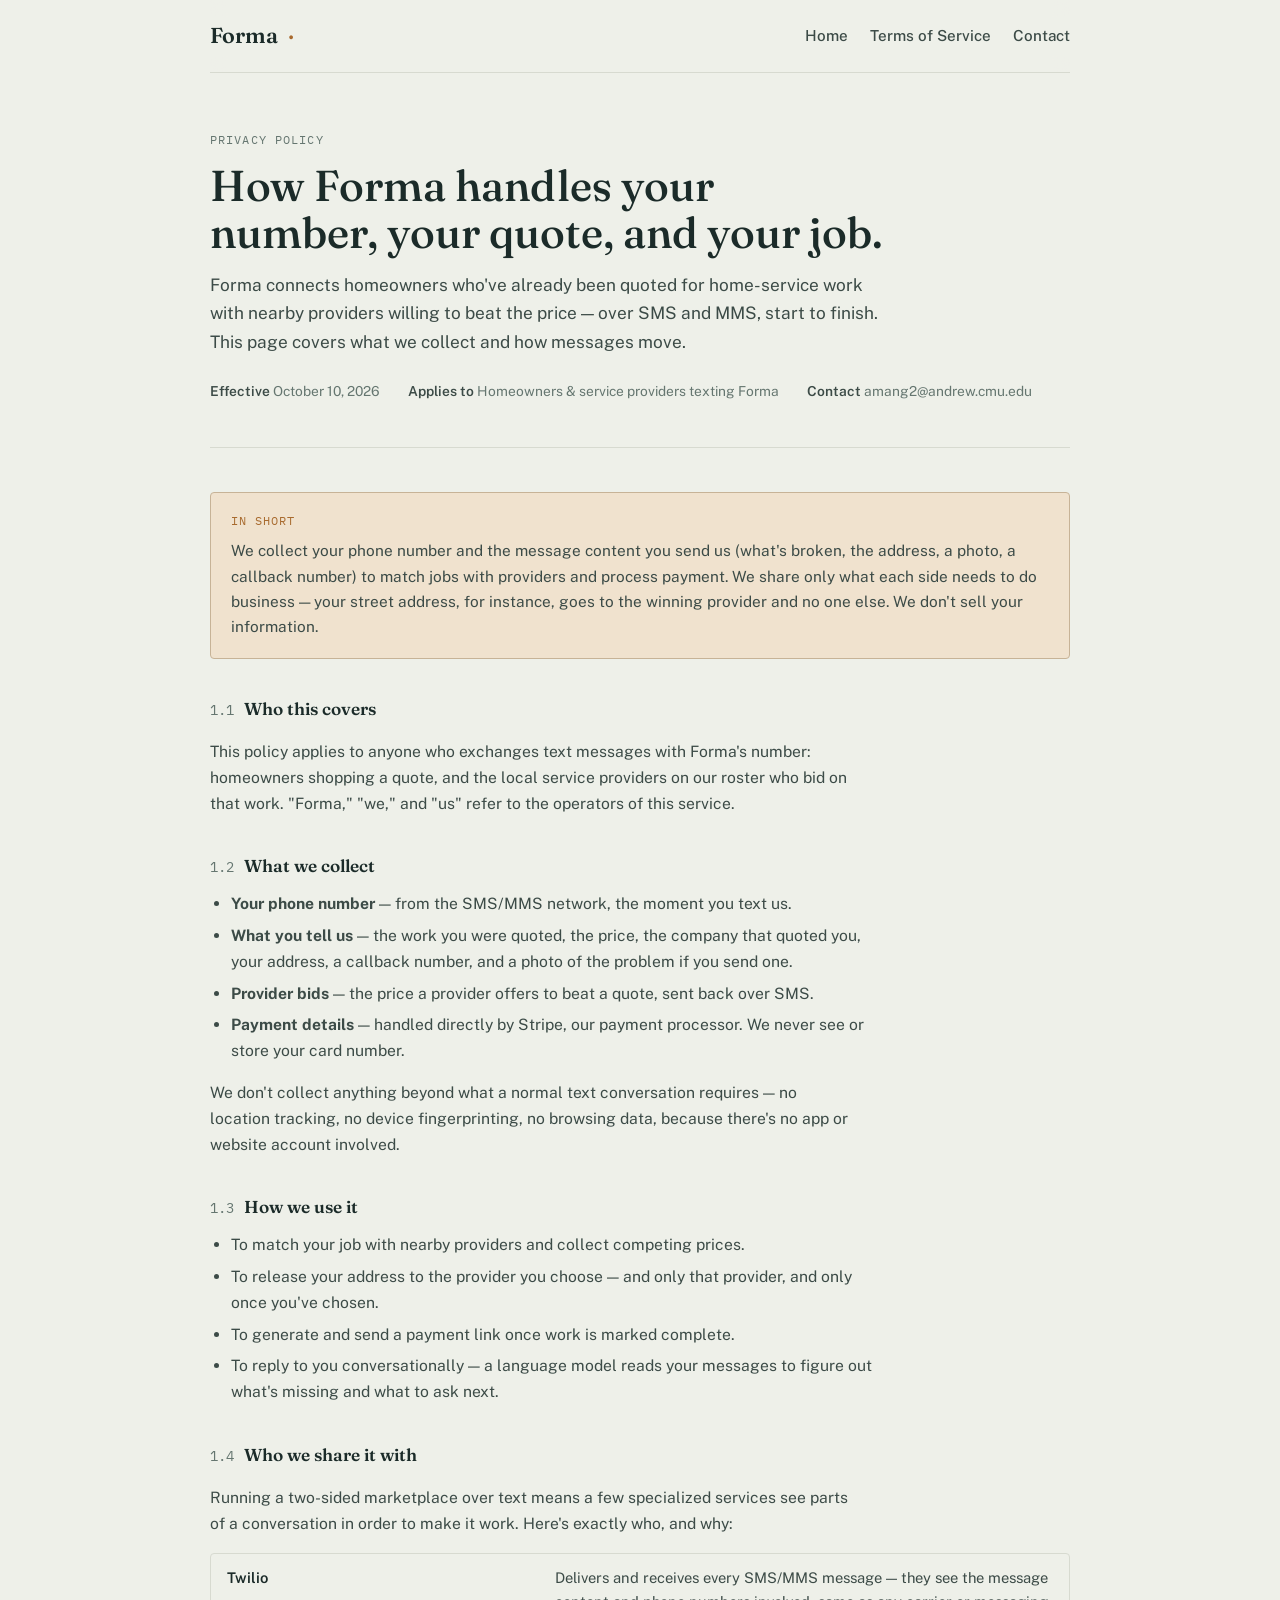
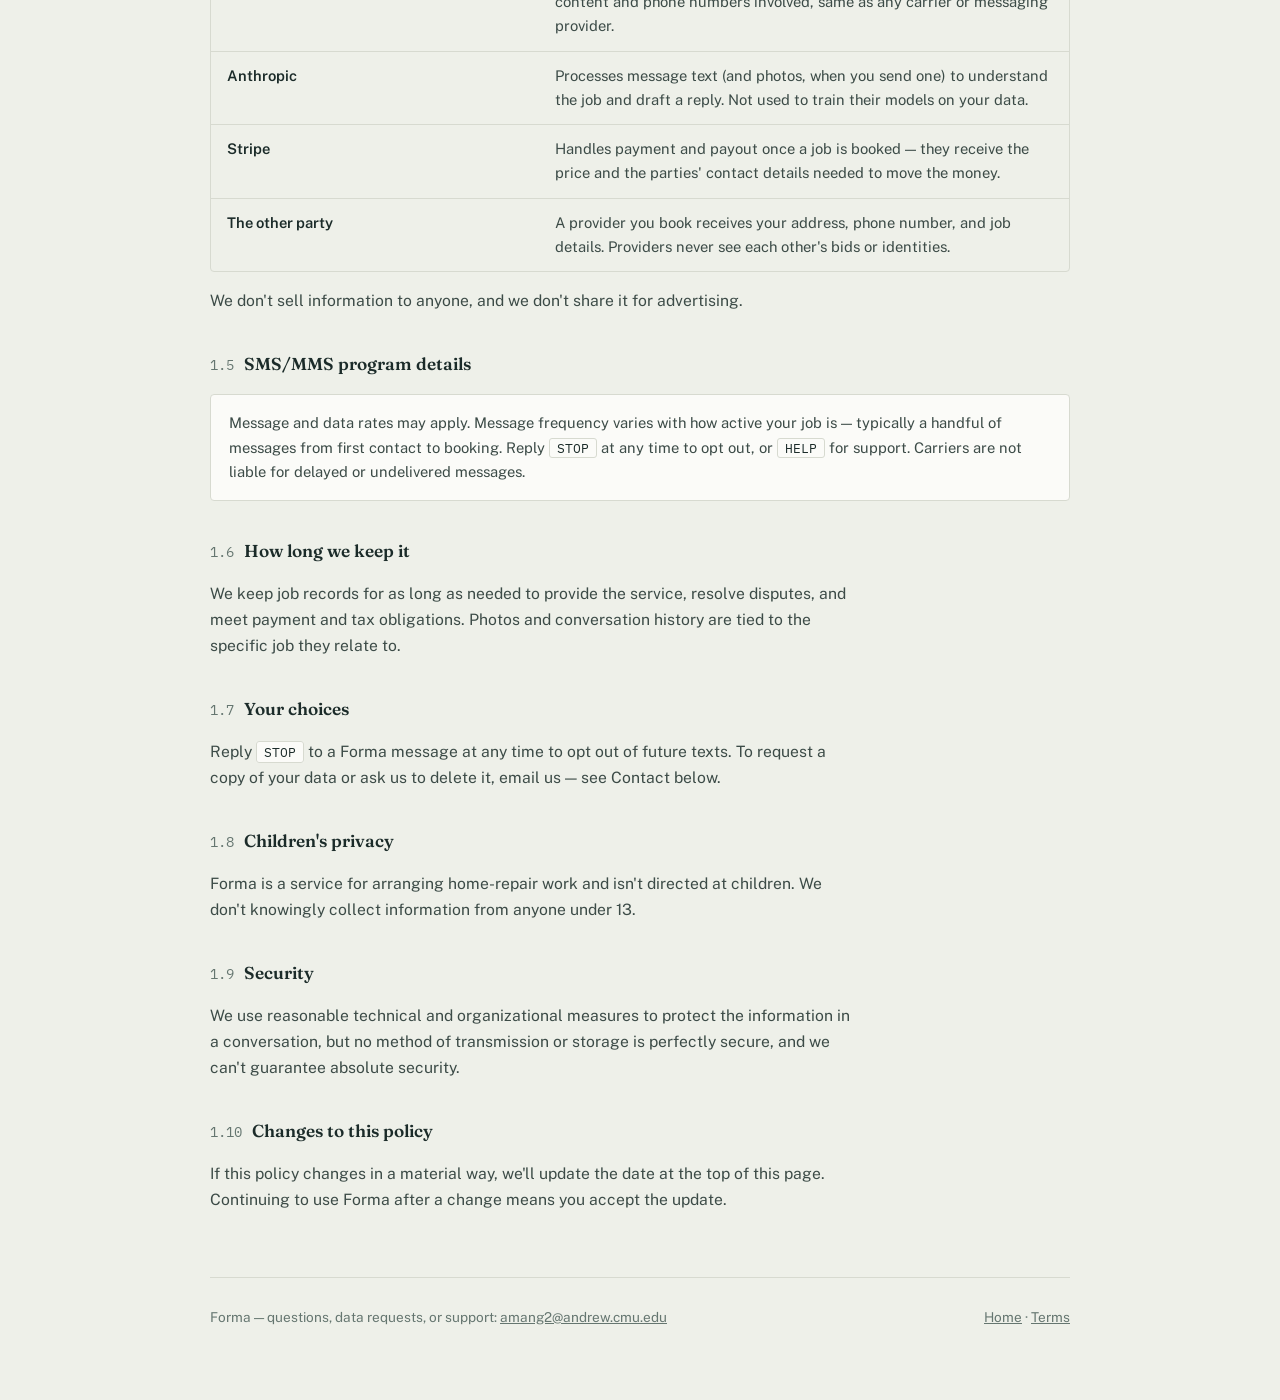
==== privacy.html @ 2be11585 "Forma public pages: opt-in instructions, privacy policy, terms Co-Authored-By: Claude Sonnet 5 <nore" ====
<!doctype html>
<html lang="en">
<head>
<meta charset="utf-8">
<meta name="viewport" content="width=device-width, initial-scale=1">
<title>Forma Privacy Policy</title>
<link rel="stylesheet" href="style.css">
</head>
<body>
<div class="wrap">

  <div class="topbar">
    <a class="wordmark" href="index.html"><span>Forma</span><span class="dot">·</span></a>
    <nav class="toc">
      <a href="index.html">Home</a>
      <a href="terms.html">Terms of Service</a>
      <a href="#contact">Contact</a>
    </nav>
  </div>

  <div class="masthead">
    <div class="eyebrow">Privacy Policy</div>
    <h1 class="title">How Forma handles your number, your quote, and your job.</h1>
    <p class="dek">Forma connects homeowners who've already been quoted for home-service work with nearby providers willing to beat the price — over SMS and MMS, start to finish. This page covers what we collect and how messages move.</p>
    <div class="meta">
      <span><strong>Effective</strong> October 10, 2026</span>
      <span><strong>Applies to</strong> Homeowners &amp; service providers texting Forma</span>
      <span><strong>Contact</strong> amang2@andrew.cmu.edu</span>
    </div>
  </div>

  <section class="doc" id="privacy">
    <div class="summary">
      <div class="label">In short</div>
      <p>We collect your phone number and the message content you send us (what's broken, the address, a photo, a callback number) to match jobs with providers and process payment. We share only what each side needs to do business — your street address, for instance, goes to the winning provider and no one else. We don't sell your information.</p>
    </div>

    <article class="clause">
      <h3><span class="n">1.1</span>Who this covers</h3>
      <p>This policy applies to anyone who exchanges text messages with Forma's number: homeowners shopping a quote, and the local service providers on our roster who bid on that work. "Forma," "we," and "us" refer to the operators of this service.</p>
    </article>

    <article class="clause">
      <h3><span class="n">1.2</span>What we collect</h3>
      <ul>
        <li><strong>Your phone number</strong> — from the SMS/MMS network, the moment you text us.</li>
        <li><strong>What you tell us</strong> — the work you were quoted, the price, the company that quoted you, your address, a callback number, and a photo of the problem if you send one.</li>
        <li><strong>Provider bids</strong> — the price a provider offers to beat a quote, sent back over SMS.</li>
        <li><strong>Payment details</strong> — handled directly by Stripe, our payment processor. We never see or store your card number.</li>
      </ul>
      <p>We don't collect anything beyond what a normal text conversation requires — no location tracking, no device fingerprinting, no browsing data, because there's no app or website account involved.</p>
    </article>

    <article class="clause">
      <h3><span class="n">1.3</span>How we use it</h3>
      <ul>
        <li>To match your job with nearby providers and collect competing prices.</li>
        <li>To release your address to the provider you choose — and only that provider, and only once you've chosen.</li>
        <li>To generate and send a payment link once work is marked complete.</li>
        <li>To reply to you conversationally — a language model reads your messages to figure out what's missing and what to ask next.</li>
      </ul>
    </article>

    <article class="clause">
      <h3><span class="n">1.4</span>Who we share it with</h3>
      <p>Running a two-sided marketplace over text means a few specialized services see parts of a conversation in order to make it work. Here's exactly who, and why:</p>
      <div class="flow-table">
        <div class="flow-row"><div class="who">Twilio</div><div class="what">Delivers and receives every SMS/MMS message — they see the message content and phone numbers involved, same as any carrier or messaging provider.</div></div>
        <div class="flow-row"><div class="who">Anthropic</div><div class="what">Processes message text (and photos, when you send one) to understand the job and draft a reply. Not used to train their models on your data.</div></div>
        <div class="flow-row"><div class="who">Stripe</div><div class="what">Handles payment and payout once a job is booked — they receive the price and the parties' contact details needed to move the money.</div></div>
        <div class="flow-row"><div class="who">The other party</div><div class="what">A provider you book receives your address, phone number, and job details. Providers never see each other's bids or identities.</div></div>
      </div>
      <p>We don't sell information to anyone, and we don't share it for advertising.</p>
    </article>

    <article class="clause">
      <h3><span class="n">1.5</span>SMS/MMS program details</h3>
      <div class="sms-block">
        Message and data rates may apply. Message frequency varies with how active your job is — typically a handful of messages from first contact to booking. Reply <span class="kw">STOP</span> at any time to opt out, or <span class="kw">HELP</span> for support. Carriers are not liable for delayed or undelivered messages.
      </div>
    </article>

    <article class="clause">
      <h3><span class="n">1.6</span>How long we keep it</h3>
      <p>We keep job records for as long as needed to provide the service, resolve disputes, and meet payment and tax obligations. Photos and conversation history are tied to the specific job they relate to.</p>
    </article>

    <article class="clause">
      <h3><span class="n">1.7</span>Your choices</h3>
      <p>Reply <span class="kw">STOP</span> to a Forma message at any time to opt out of future texts. To request a copy of your data or ask us to delete it, email us — see Contact below.</p>
    </article>

    <article class="clause">
      <h3><span class="n">1.8</span>Children's privacy</h3>
      <p>Forma is a service for arranging home-repair work and isn't directed at children. We don't knowingly collect information from anyone under 13.</p>
    </article>

    <article class="clause">
      <h3><span class="n">1.9</span>Security</h3>
      <p>We use reasonable technical and organizational measures to protect the information in a conversation, but no method of transmission or storage is perfectly secure, and we can't guarantee absolute security.</p>
    </article>

    <article class="clause">
      <h3><span class="n">1.10</span>Changes to this policy</h3>
      <p>If this policy changes in a material way, we'll update the date at the top of this page. Continuing to use Forma after a change means you accept the update.</p>
    </article>
  </section>

  <footer class="page" id="contact">
    <span>Forma — questions, data requests, or support: <a href="mailto:amang2@andrew.cmu.edu">amang2@andrew.cmu.edu</a></span>
    <span><a href="index.html">Home</a> · <a href="terms.html">Terms</a></span>
  </footer>

</div>
</body>
</html>
---- style.css ----
@import url('https://fonts.googleapis.com/css2?family=Fraunces:opsz,wght@9..144,400;9..144,500;9..144,600&family=Public+Sans:wght@400;500;600;700&family=IBM+Plex+Mono:wght@400;500&display=swap');

:root{
  --ink:#1B2B29;
  --ink-soft:#3C4B47;
  --muted:#657670;
  --ground:#EEF0E9;
  --surface:#FBFBF8;
  --surface-raised:#FFFFFF;
  --line:#D7DAD0;
  --accent:#A86A2E;
  --accent-soft:#F0E2CE;
  --focus:#1B2B29;
}
@media (prefers-color-scheme: dark){
  :root:not([data-theme="light"]){
    --ink:#E9ECE5; --ink-soft:#C3CCC4; --muted:#92A199;
    --ground:#101E1B; --surface:#162623; --surface-raised:#19302A;
    --line:#2B3E38; --accent:#E0A868; --accent-soft:#2C2318; --focus:#E9ECE5;
  }
}
:root[data-theme="dark"]{
  --ink:#E9ECE5; --ink-soft:#C3CCC4; --muted:#92A199;
  --ground:#101E1B; --surface:#162623; --surface-raised:#19302A;
  --line:#2B3E38; --accent:#E0A868; --accent-soft:#2C2318; --focus:#E9ECE5;
}

*{box-sizing:border-box;}
html{color-scheme:light dark;}
body{
  margin:0; background:var(--ground); color:var(--ink);
  font-family:'Public Sans', -apple-system, BlinkMacSystemFont, 'Segoe UI', sans-serif;
  font-size:16px; line-height:1.65; padding-inline:20px;
}
h1,h2,h3{font-family:'Fraunces', Georgia, 'Times New Roman', serif; color:var(--ink); text-wrap:balance; margin:0;}
a{color:var(--accent);}
a:focus-visible, button:focus-visible{outline:2px solid var(--focus); outline-offset:3px;}
code, .mono{font-family:'IBM Plex Mono', ui-monospace, Menlo, monospace; font-size:.88em;}

.wrap{max-width:860px; margin-inline:auto; padding-block:0 72px;}

.topbar{
  position:sticky; top:0; z-index:10;
  display:flex; align-items:center; justify-content:space-between; gap:16px; flex-wrap:wrap;
  padding-block:18px;
  background:color-mix(in srgb, var(--ground) 88%, transparent);
  backdrop-filter:blur(8px);
  border-bottom:1px solid var(--line);
  margin-bottom:48px;
}
.wordmark{display:flex; align-items:baseline; gap:10px; font-family:'Fraunces', serif; font-weight:600; font-size:1.35rem; color:var(--ink); text-decoration:none;}
.wordmark .dot{color:var(--accent);}
.toc{display:flex; gap:22px; font-size:.95rem;}
.toc a{color:var(--ink-soft); text-decoration:none; font-weight:500;}
.toc a:hover{color:var(--accent);}

.masthead{padding-block:8px 44px; border-bottom:1px solid var(--line); margin-bottom:44px;}
.eyebrow{font-family:'IBM Plex Mono', monospace; font-size:.78rem; letter-spacing:.09em; text-transform:uppercase; color:var(--muted); margin-bottom:14px;}
h1.title{font-size:clamp(2rem, 4.5vw, 2.7rem); font-weight:500; line-height:1.08;}
.dek{margin-top:14px; max-width:62ch; color:var(--ink-soft); font-size:1.08rem;}
.meta{display:flex; gap:28px; flex-wrap:wrap; margin-top:24px; font-size:.86rem; color:var(--muted);}
.meta strong{color:var(--ink-soft); font-weight:600;}

.cta{
  background:var(--accent-soft);
  border:1px solid color-mix(in srgb, var(--accent) 35%, var(--line));
  border-radius:6px; padding:24px 26px; margin-top:28px;
}
.cta .label{font-family:'IBM Plex Mono', monospace; font-size:.74rem; letter-spacing:.08em; text-transform:uppercase; color:var(--accent); margin-bottom:10px;}
.cta .instruction{font-family:'Fraunces', serif; font-size:1.3rem; font-weight:500; color:var(--ink);}
.cta .instruction .kw{font-family:'IBM Plex Mono', monospace; background:var(--surface-raised); border:1px solid var(--line); border-radius:4px; padding:2px 10px; font-size:.85em;}
.cta p{margin:10px 0 0; color:var(--ink-soft); font-size:.95rem;}

.steps{display:grid; grid-template-columns:repeat(3, 1fr); gap:20px; margin-top:16px;}
.step{border:1px solid var(--line); border-radius:6px; padding:18px 18px 20px; background:var(--surface);}
.step .n{font-family:'IBM Plex Mono', monospace; color:var(--accent); font-size:.85rem; margin-bottom:8px;}
.step h3{font-size:1.02rem; font-weight:600; font-family:'Public Sans', sans-serif; margin-bottom:6px;}
.step p{margin:0; color:var(--ink-soft); font-size:.92rem;}

section.doc{margin-bottom:64px;}
section.doc > header{display:flex; align-items:baseline; gap:14px; margin-bottom:8px; scroll-margin-top:90px;}
section.doc > header h2{font-size:1.7rem; font-weight:500;}
section.doc > header .num{font-family:'IBM Plex Mono', monospace; color:var(--accent); font-size:1rem;}
.section-updated{font-size:.82rem; color:var(--muted); margin-bottom:28px;}

.summary{background:var(--accent-soft); border:1px solid color-mix(in srgb, var(--accent) 35%, var(--line)); border-radius:4px; padding:18px 20px; margin-bottom:8px;}
.summary .label{font-family:'IBM Plex Mono', monospace; font-size:.74rem; letter-spacing:.08em; text-transform:uppercase; color:var(--accent); margin-bottom:8px;}
.summary p{margin:0; color:var(--ink-soft); font-size:.96rem;}

article.clause{margin-top:36px;}
article.clause h3{font-size:1.08rem; font-weight:600; display:flex; gap:10px; align-items:baseline; margin-bottom:10px;}
article.clause h3 .n{font-family:'IBM Plex Mono', monospace; color:var(--muted); font-weight:400; font-size:.9rem;}
article.clause p, article.clause li{max-width:65ch; color:var(--ink-soft); font-size:.98rem;}
article.clause ul{padding-left:1.3em; margin:10px 0;}
article.clause li{margin-bottom:6px;}
article.clause p + p{margin-top:12px;}

.flow-table{margin-top:14px; border:1px solid var(--line); border-radius:4px; overflow:hidden;}
.flow-row{display:grid; grid-template-columns: 1fr 1.6fr; gap:16px; padding:12px 16px; border-bottom:1px solid var(--line); font-size:.92rem;}
.flow-row:last-child{border-bottom:none;}
.flow-row .who{font-weight:600; color:var(--ink);}
.flow-row .what{color:var(--ink-soft);}

.sms-block{background:var(--surface); border:1px solid var(--line); border-radius:4px; padding:16px 18px; margin-top:16px; font-size:.92rem; color:var(--ink-soft);}
.kw{font-family:'IBM Plex Mono', monospace; background:var(--surface); border:1px solid var(--line); border-radius:3px; padding:1px 7px; color:var(--ink); font-size:.86em;}

.script-block{background:var(--surface); border-left:3px solid var(--accent); border-radius:0 4px 4px 0; padding:16px 20px; margin-top:16px; font-size:.95rem; color:var(--ink-soft); font-style:italic;}

footer.page{border-top:1px solid var(--line); padding-top:28px; display:flex; justify-content:space-between; flex-wrap:wrap; gap:12px; font-size:.85rem; color:var(--muted);}
footer.page a{color:var(--muted); text-decoration:underline;}

@media (max-width:560px){
  .toc{gap:14px; font-size:.88rem;}
  .flow-row{grid-template-columns:1fr;}
  .steps{grid-template-columns:1fr;}
}
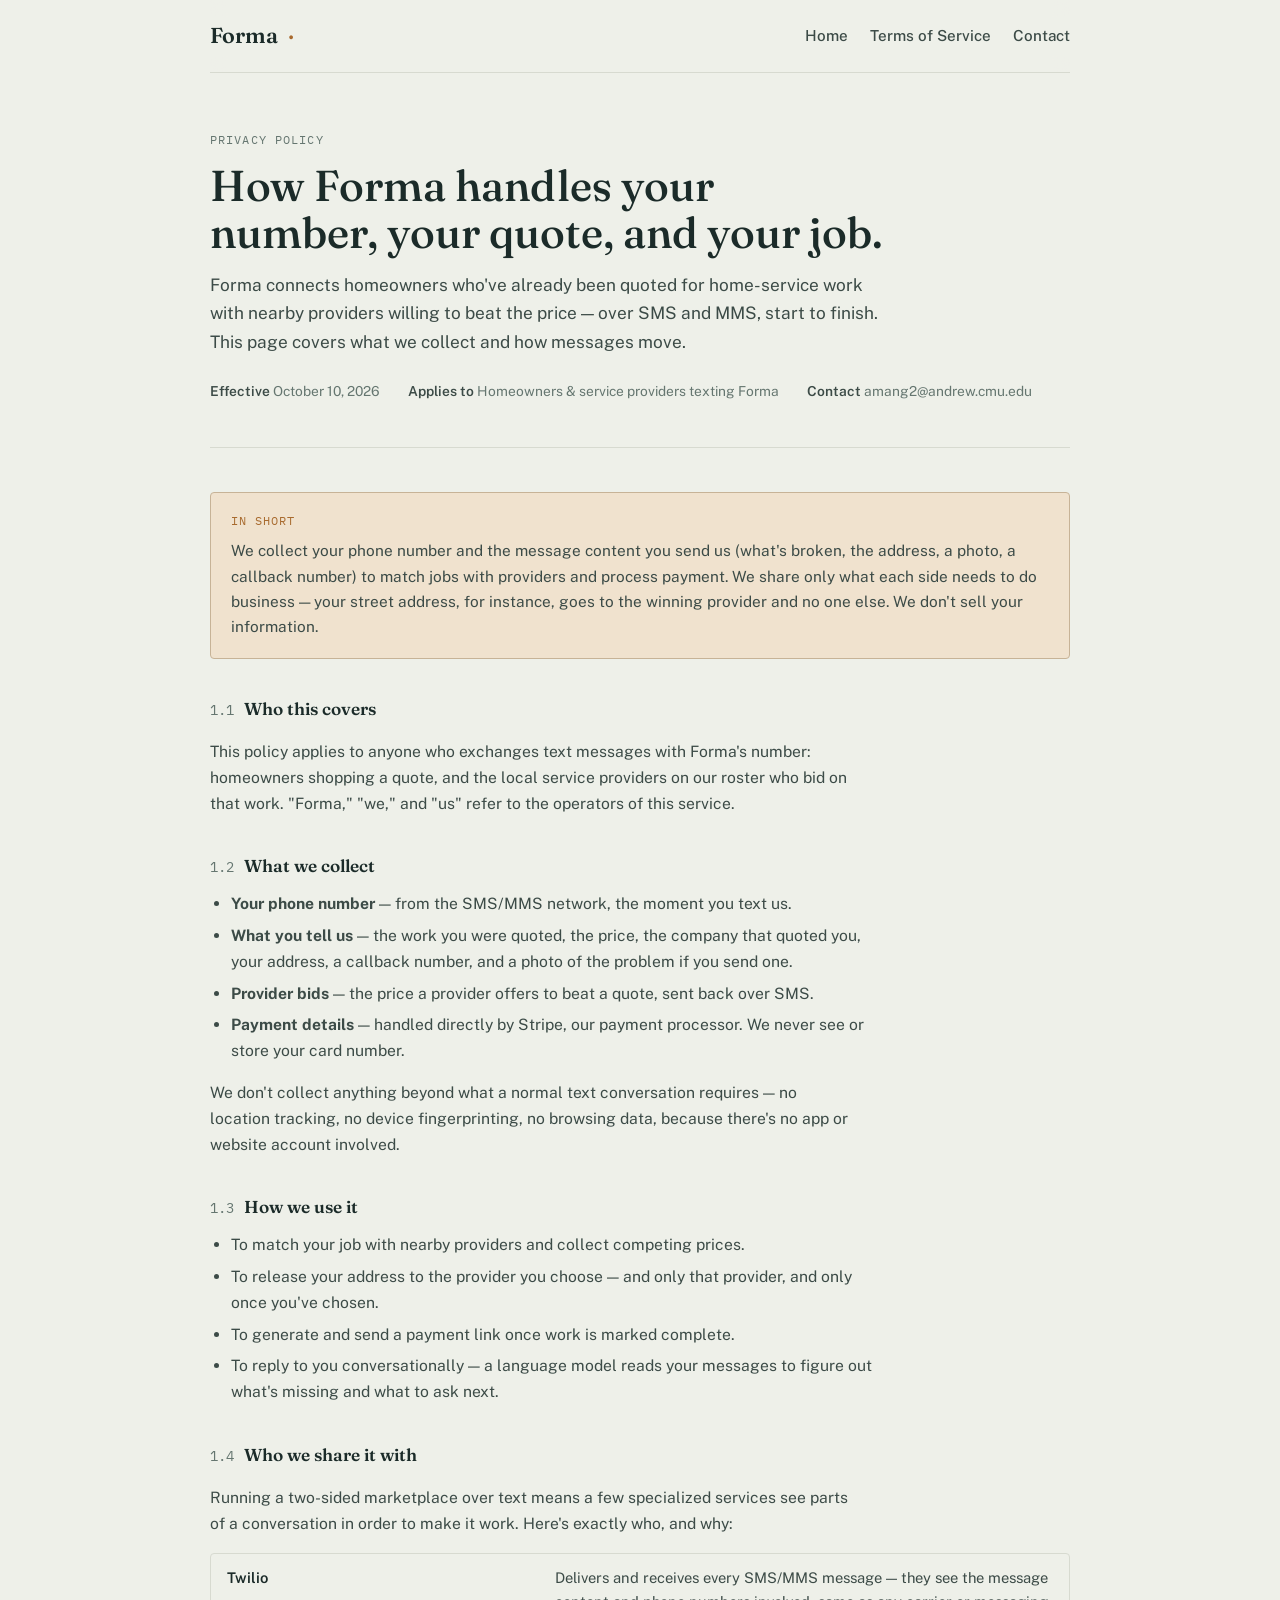
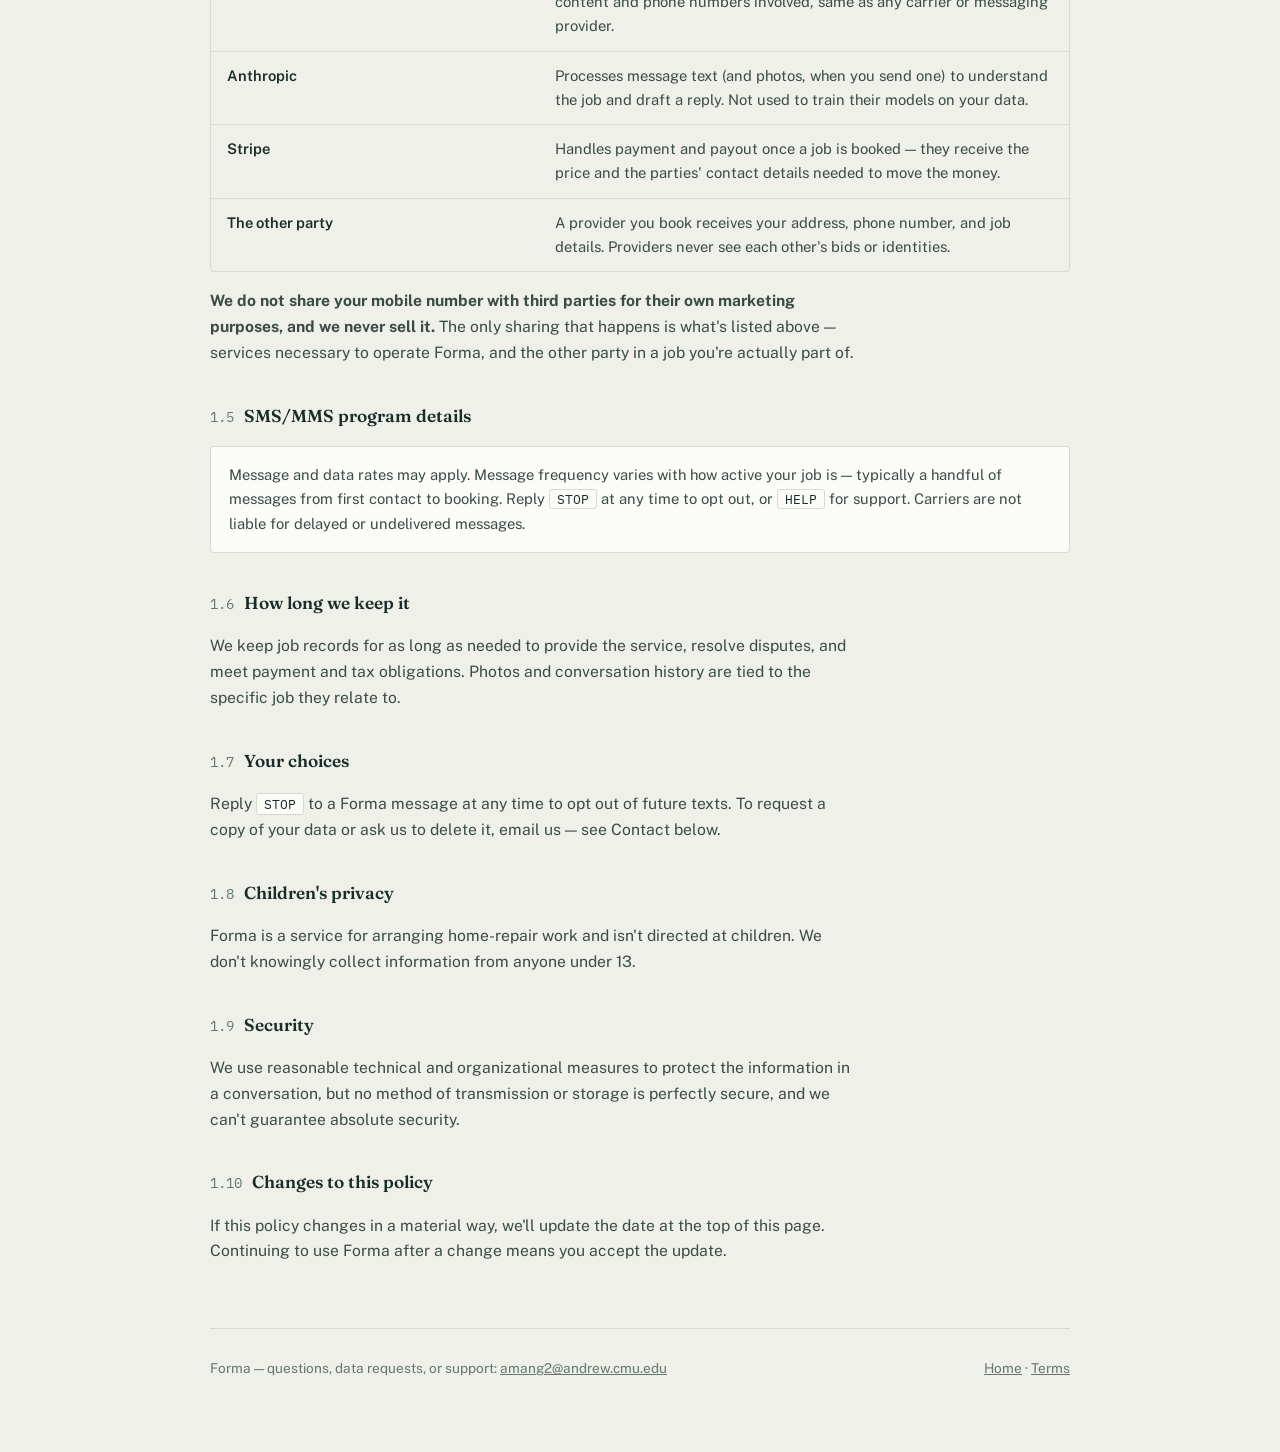
==== commit 5f70d41d: "Strengthen data-sharing disclosure to match A2P reviewer checklist language" ====
--- a/privacy.html
+++ b/privacy.html
@@ -70,7 +70,7 @@
         <div class="flow-row"><div class="who">Stripe</div><div class="what">Handles payment and payout once a job is booked — they receive the price and the parties' contact details needed to move the money.</div></div>
         <div class="flow-row"><div class="who">The other party</div><div class="what">A provider you book receives your address, phone number, and job details. Providers never see each other's bids or identities.</div></div>
       </div>
-      <p>We don't sell information to anyone, and we don't share it for advertising.</p>
+      <p><strong>We do not share your mobile number with third parties for their own marketing purposes, and we never sell it.</strong> The only sharing that happens is what's listed above — services necessary to operate Forma, and the other party in a job you're actually part of.</p>
     </article>
 
     <article class="clause">
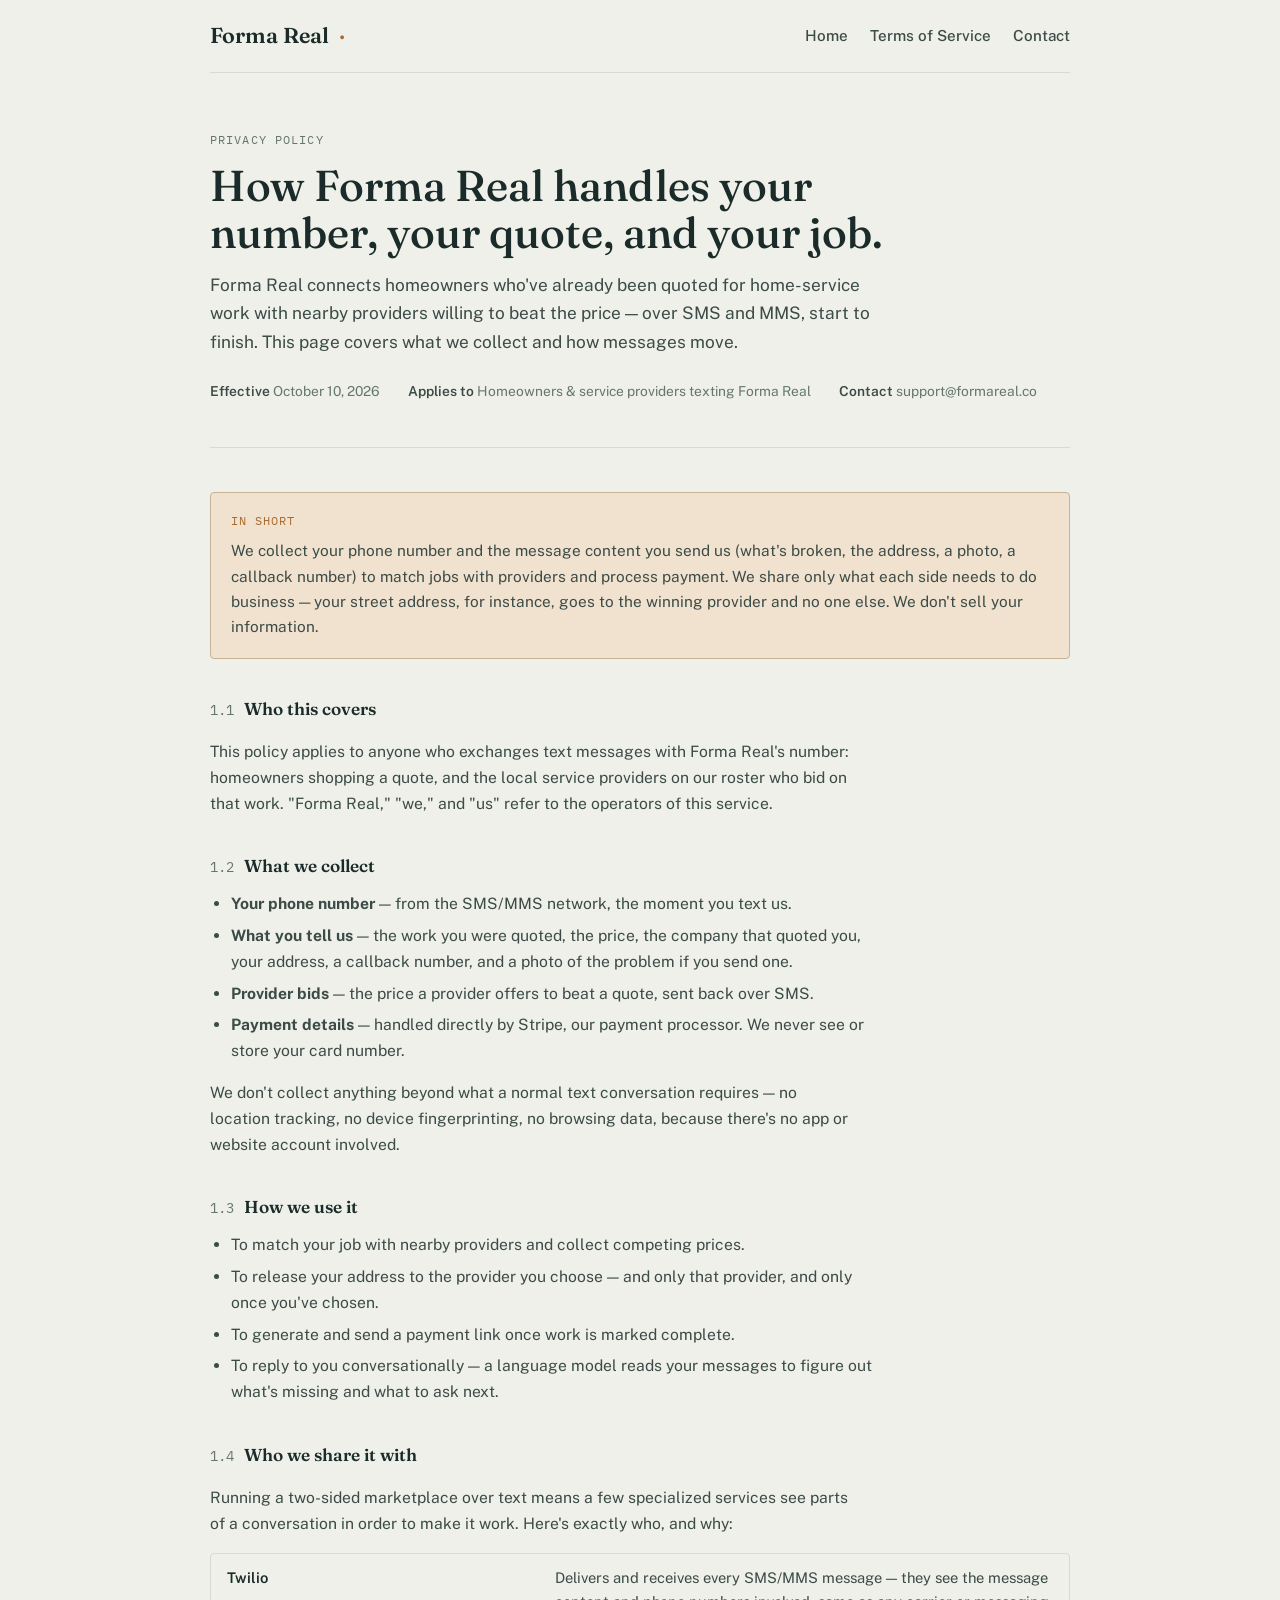
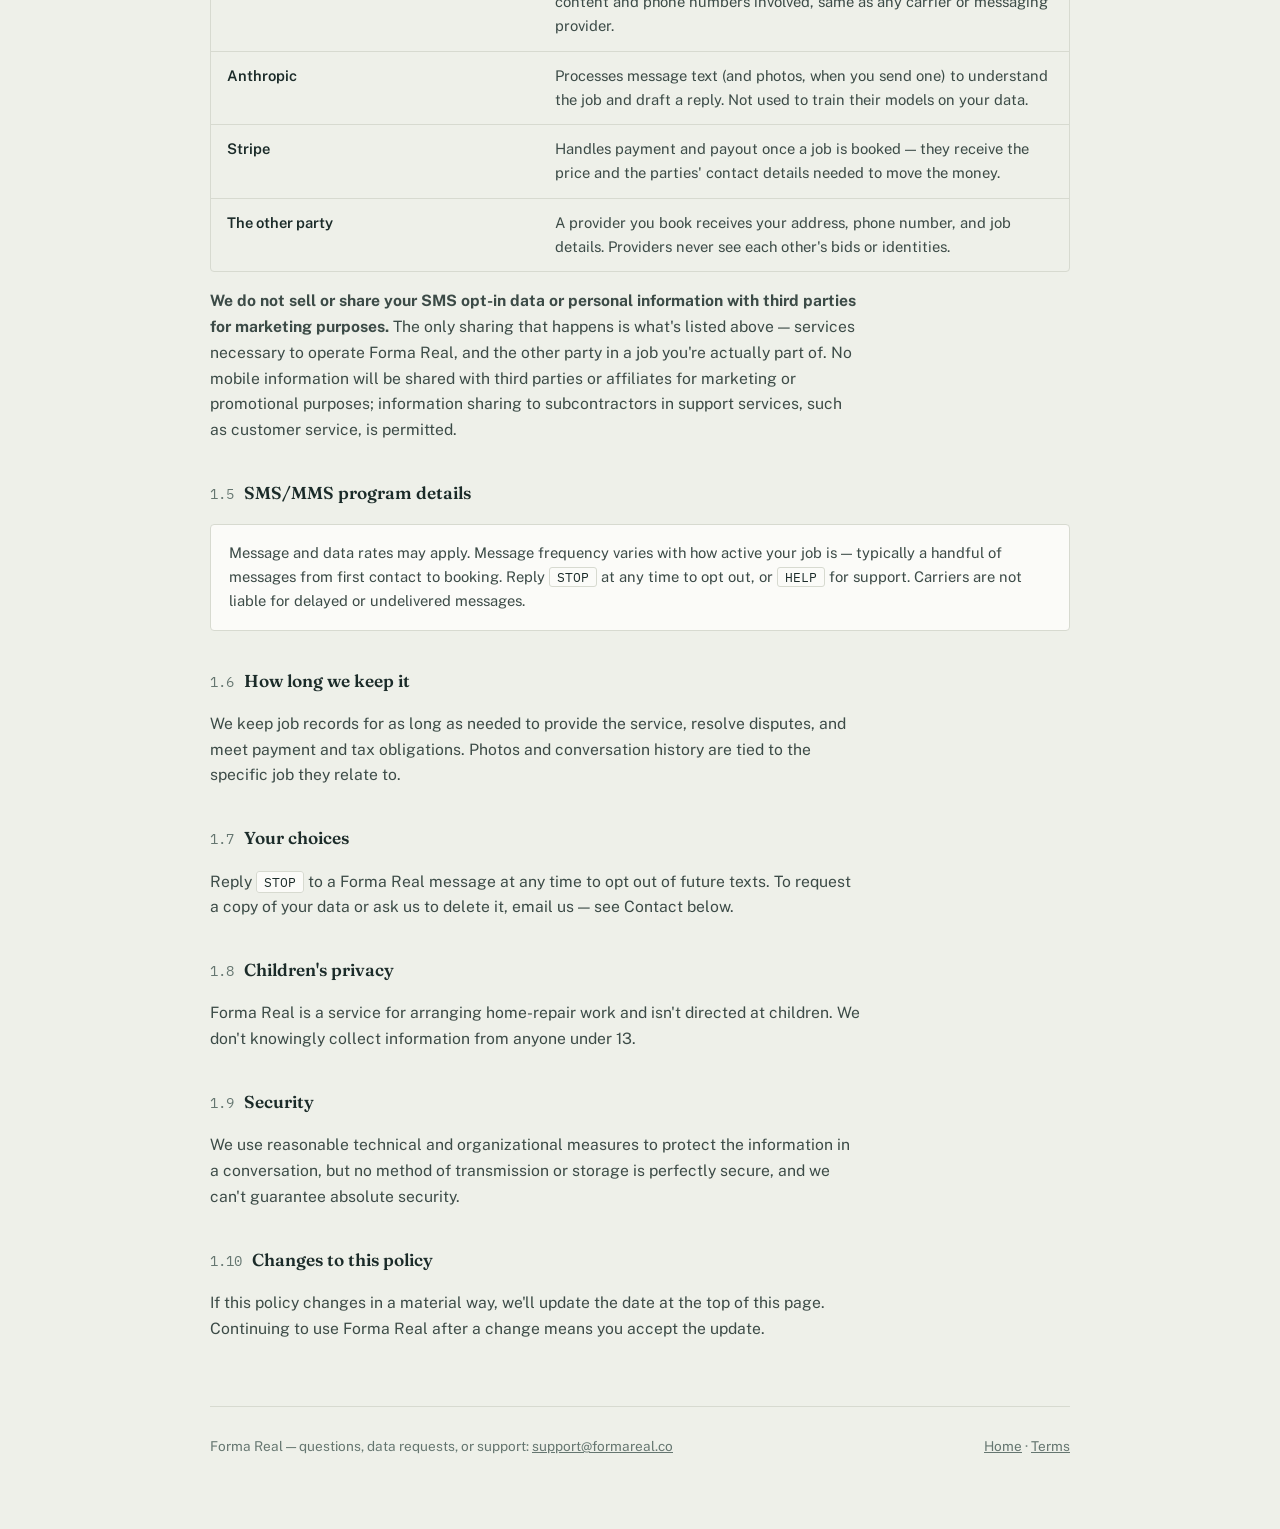
==== commit 7af875cc: "Rename Forma to Forma Real; strengthen privacy policy with Twilio's required CTIA data-sharing langu" ====
--- a/privacy.html
+++ b/privacy.html
@@ -3,14 +3,14 @@
 <head>
 <meta charset="utf-8">
 <meta name="viewport" content="width=device-width, initial-scale=1">
-<title>Forma Privacy Policy</title>
+<title>Forma Real Privacy Policy</title>
 <link rel="stylesheet" href="style.css">
 </head>
 <body>
 <div class="wrap">
 
   <div class="topbar">
-    <a class="wordmark" href="index.html"><span>Forma</span><span class="dot">·</span></a>
+    <a class="wordmark" href="index.html"><span>Forma Real</span><span class="dot">·</span></a>
     <nav class="toc">
       <a href="index.html">Home</a>
       <a href="terms.html">Terms of Service</a>
@@ -20,12 +20,12 @@
 
   <div class="masthead">
     <div class="eyebrow">Privacy Policy</div>
-    <h1 class="title">How Forma handles your number, your quote, and your job.</h1>
-    <p class="dek">Forma connects homeowners who've already been quoted for home-service work with nearby providers willing to beat the price — over SMS and MMS, start to finish. This page covers what we collect and how messages move.</p>
+    <h1 class="title">How Forma Real handles your number, your quote, and your job.</h1>
+    <p class="dek">Forma Real connects homeowners who've already been quoted for home-service work with nearby providers willing to beat the price — over SMS and MMS, start to finish. This page covers what we collect and how messages move.</p>
     <div class="meta">
       <span><strong>Effective</strong> October 10, 2026</span>
-      <span><strong>Applies to</strong> Homeowners &amp; service providers texting Forma</span>
-      <span><strong>Contact</strong> amang2@andrew.cmu.edu</span>
+      <span><strong>Applies to</strong> Homeowners &amp; service providers texting Forma Real</span>
+      <span><strong>Contact</strong> support@formareal.co</span>
     </div>
   </div>
 
@@ -37,7 +37,7 @@
 
     <article class="clause">
       <h3><span class="n">1.1</span>Who this covers</h3>
-      <p>This policy applies to anyone who exchanges text messages with Forma's number: homeowners shopping a quote, and the local service providers on our roster who bid on that work. "Forma," "we," and "us" refer to the operators of this service.</p>
+      <p>This policy applies to anyone who exchanges text messages with Forma Real's number: homeowners shopping a quote, and the local service providers on our roster who bid on that work. "Forma Real," "we," and "us" refer to the operators of this service.</p>
     </article>
 
     <article class="clause">
@@ -70,7 +70,7 @@
         <div class="flow-row"><div class="who">Stripe</div><div class="what">Handles payment and payout once a job is booked — they receive the price and the parties' contact details needed to move the money.</div></div>
         <div class="flow-row"><div class="who">The other party</div><div class="what">A provider you book receives your address, phone number, and job details. Providers never see each other's bids or identities.</div></div>
       </div>
-      <p><strong>We do not share your mobile number with third parties for their own marketing purposes, and we never sell it.</strong> The only sharing that happens is what's listed above — services necessary to operate Forma, and the other party in a job you're actually part of.</p>
+      <p><strong>We do not sell or share your SMS opt-in data or personal information with third parties for marketing purposes.</strong> The only sharing that happens is what's listed above — services necessary to operate Forma Real, and the other party in a job you're actually part of. No mobile information will be shared with third parties or affiliates for marketing or promotional purposes; information sharing to subcontractors in support services, such as customer service, is permitted.</p>
     </article>
 
     <article class="clause">
@@ -87,12 +87,12 @@
 
     <article class="clause">
       <h3><span class="n">1.7</span>Your choices</h3>
-      <p>Reply <span class="kw">STOP</span> to a Forma message at any time to opt out of future texts. To request a copy of your data or ask us to delete it, email us — see Contact below.</p>
+      <p>Reply <span class="kw">STOP</span> to a Forma Real message at any time to opt out of future texts. To request a copy of your data or ask us to delete it, email us — see Contact below.</p>
     </article>
 
     <article class="clause">
       <h3><span class="n">1.8</span>Children's privacy</h3>
-      <p>Forma is a service for arranging home-repair work and isn't directed at children. We don't knowingly collect information from anyone under 13.</p>
+      <p>Forma Real is a service for arranging home-repair work and isn't directed at children. We don't knowingly collect information from anyone under 13.</p>
     </article>
 
     <article class="clause">
@@ -102,12 +102,12 @@
 
     <article class="clause">
       <h3><span class="n">1.10</span>Changes to this policy</h3>
-      <p>If this policy changes in a material way, we'll update the date at the top of this page. Continuing to use Forma after a change means you accept the update.</p>
+      <p>If this policy changes in a material way, we'll update the date at the top of this page. Continuing to use Forma Real after a change means you accept the update.</p>
     </article>
   </section>
 
   <footer class="page" id="contact">
-    <span>Forma — questions, data requests, or support: <a href="mailto:amang2@andrew.cmu.edu">amang2@andrew.cmu.edu</a></span>
+    <span>Forma Real — questions, data requests, or support: <a href="mailto:support@formareal.co">support@formareal.co</a></span>
     <span><a href="index.html">Home</a> · <a href="terms.html">Terms</a></span>
   </footer>
 
